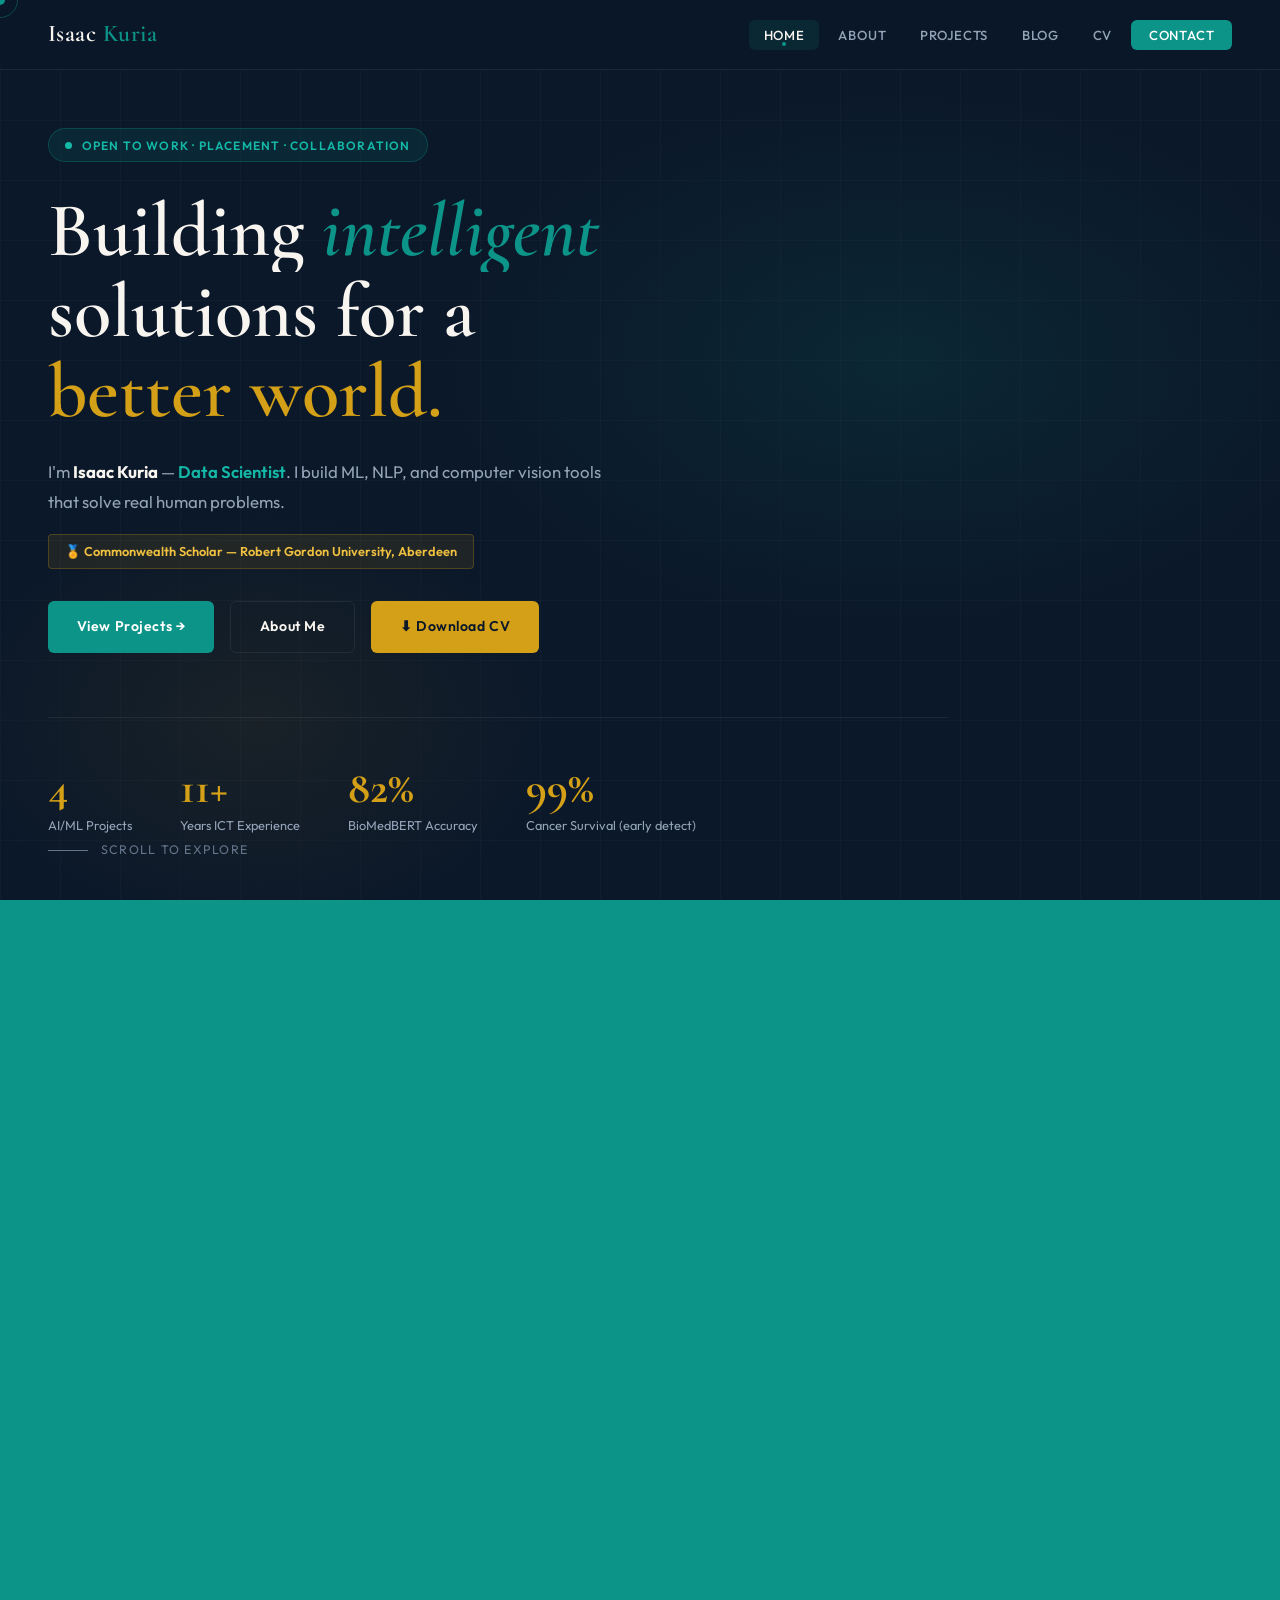
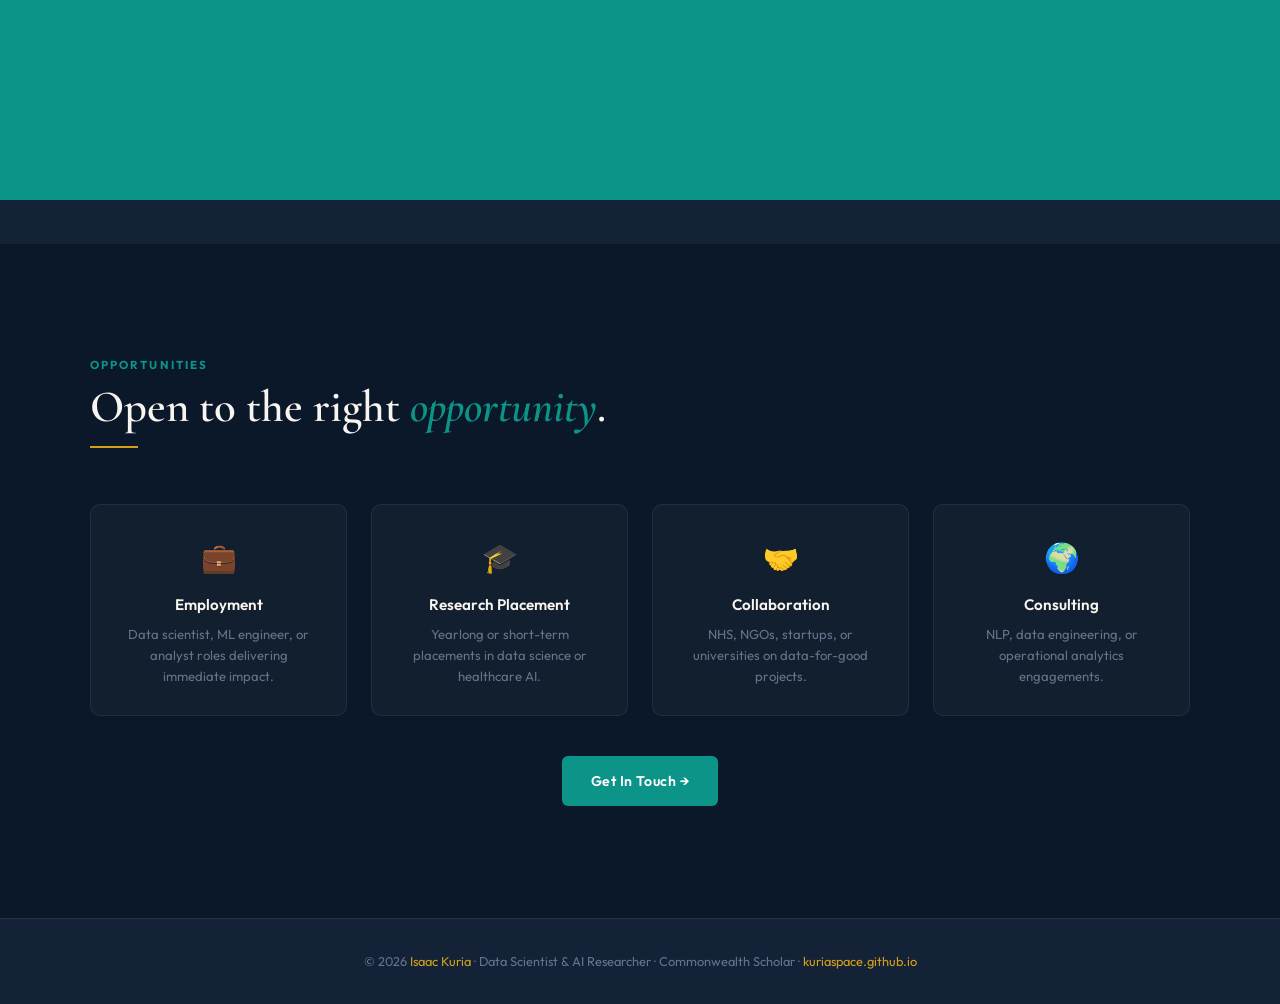
==== index.html @ a279ed1f "cv" ====
<!DOCTYPE html>
<html lang="en">
<head>
<meta charset="UTF-8"/>
<link rel="icon" type="image/png" href="logo2.png"/>
<meta name="viewport" content="width=device-width, initial-scale=1.0"/>
<title>Isaac Kuria | Data Scientist & AI Researcher</title>
<meta name="description" content="Isaac Kuria — Commonwealth Scholar, MSc Data Science at RGU. Building ML, NLP & Computer Vision solutions for real-world impact."/>
<link href="https://fonts.googleapis.com/css2?family=Cormorant+Garamond:ital,wght@0,400;0,600;0,700;1,400;1,600&family=Outfit:wght@300;400;500;600&display=swap" rel="stylesheet"/>
<link rel="stylesheet" href="styles.css"/>
<style>
.hero-scroll { position:absolute; bottom:2.5rem; left:3rem; display:flex; align-items:center; gap:0.8rem; color:var(--gray); font-size:0.78rem; letter-spacing:0.1em; text-transform:uppercase; animation:fadeUp 1s 0.8s ease both; z-index:1; }
.scroll-line { width:40px; height:1px; background:var(--gray); }
.featured-grid { display:grid; grid-template-columns:1.4fr 1fr 1fr; gap:1.5rem; }
.featured-big .project-card-header { min-height:200px; display:flex; flex-direction:column; justify-content:flex-end; }
.opp-card { border:1px solid var(--border); border-radius:10px; padding:1.8rem; text-align:center; transition:all var(--transition); background:var(--card-bg); }
.opp-card:hover { border-color:var(--teal); transform:translateY(-4px); background:rgba(13,148,136,0.06); }
.opp-icon { font-size:1.8rem; margin-bottom:0.8rem; }
.opp-title { font-weight:600; font-size:0.95rem; margin-bottom:0.4rem; color:var(--cream); }
.opp-desc { color:var(--gray); font-size:0.82rem; line-height:1.6; }
@media(max-width:900px) { .featured-grid { grid-template-columns:1fr; } }
</style>
</head>
<body>

<div class="page-transition"></div>
<div id="progress-bar"></div>
<div class="cursor"></div>
<div class="cursor-ring"></div>

<nav>
  <div class="nav-logo">Isaac <span>Kuria</span></div>
  <ul class="nav-links">
    <li><a href="index.html" data-transition class="active">Home</a></li>
    <li><a href="about.html" data-transition>About</a></li>
    <li><a href="projects.html" data-transition>Projects</a></li>
    <li><a href="blog.html" data-transition>Blog</a></li>
    <li><a href="cv.html" data-transition>CV</a></li>
    <li><a href="contact.html" data-transition class="nav-cta">Contact</a></li>
  </ul>
  <div class="hamburger"><span></span><span></span><span></span></div>
</nav>

<div class="mobile-menu">
  <a href="index.html" data-transition>Home</a>
  <a href="about.html" data-transition>About</a>
  <a href="projects.html" data-transition>Projects</a>
  <a href="blog.html" data-transition>Blog</a>
  <a href="cv.html" data-transition>CV</a>
  <a href="contact.html" data-transition>Contact</a>
</div>

<!-- HERO -->
<section class="hero">
  <div class="hero-bg"></div>
  <div class="hero-grid-lines"></div>
  <div class="hero-content">
    <div class="hero-tag"><div class="dot-pulse"></div>Open to Work · Placement · Collaboration</div>
    <h1>
      <span class="line">Building <em>intelligent</em></span>
      <span class="line">solutions for a</span>
      <span class="line"><span class="gold">better world.</span></span>
    </h1>
    <p class="hero-sub">I'm <strong style="color:var(--cream)">Isaac Kuria</strong> — <span id="typed" style="color:var(--teal-light);font-weight:600"></span>. I build ML, NLP, and computer vision tools that solve real human problems.</p>
    <div class="scholar">🏅 Commonwealth Scholar — Robert Gordon University, Aberdeen</div>
    <div class="hero-btns">
      <a href="projects.html" class="btn btn-primary" data-transition>View Projects →</a>
      <a href="about.html" class="btn btn-ghost" data-transition>About Me</a>
      <a href="IsaacKuria_cv.pdf" download class="btn btn-gold">⬇ Download CV</a>
    </div>
    <div class="stats-row">
      <div class="stat"><div class="stat-num" data-target="4" data-suffix="">0</div><div class="stat-label">AI/ML Projects</div></div>
      <div class="stat"><div class="stat-num" data-target="11" data-suffix="+">0</div><div class="stat-label">Years ICT Experience</div></div>
      <div class="stat"><div class="stat-num" data-target="82" data-suffix="%">0</div><div class="stat-label">BioMedBERT Accuracy</div></div>
      <div class="stat"><div class="stat-num" data-target="99" data-suffix="%">0</div><div class="stat-label">Cancer Survival (early detect)</div></div>
    </div>
  </div>
  <div class="hero-scroll"><div class="scroll-line"></div>Scroll to explore</div>
</section>

<!-- FEATURED PROJECTS -->
<section class="section" style="background:var(--navy2); border-top:1px solid var(--border);">
  <div class="section-inner">
    <div class="section-label reveal">Featured Work</div>
    <div class="section-title reveal">Projects built with <em>purpose</em>.</div>
    <div class="divider reveal"></div>
    <div class="featured-grid">
      <div class="card featured-big reveal delay-1">
        <div class="project-card-header" style="min-height:200px;display:flex;flex-direction:column;justify-content:flex-end;">
          <div class="badge badge-gold">Featured</div>
          <div class="badge badge-teal" style="display:inline-block;width:fit-content;">● Live</div>
          <div class="project-icon">🎗️</div>
          <div class="project-title">DetectIQ — Breast Cancer Early Detection</div>
        </div>
        <div class="project-body">
          <div class="metric-row">
            <div class="metric"><div class="metric-num">99%</div><div class="metric-label">Survival if early</div></div>
            <div class="metric"><div class="metric-num">26%</div><div class="metric-label">Survival if late</div></div>
          </div>
          <p class="project-desc">ML dashboard classifying tumours as malignant or benign. Endorsed by clinical officers on LinkedIn.</p>
          <div class="tags"><span class="tag">Python</span><span class="tag">Scikit-learn</span><span class="tag">Streamlit</span><span class="tag">Healthcare AI</span></div>
          <a href="https://breast-cancer-early-detection.streamlit.app/" target="_blank" class="project-link">View Live App →</a>
        </div>
      </div>
      <div class="card reveal delay-2">
        <div class="project-card-header">
          <div class="project-icon">🧠</div>
          <div class="project-title">MediPublish NLP — BioMedBERT</div>
        </div>
        <div class="project-body">
          <div class="metric-row"><div class="metric"><div class="metric-num">82%</div><div class="metric-label">Accuracy</div></div></div>
          <p class="project-desc">Fine-tuned BioMedBERT for medical text classification across 5 disease departments.</p>
          <div class="tags"><span class="tag">NLP</span><span class="tag">BERT</span><span class="tag">SHAP</span></div>
          <a href="projects.html" class="project-link" data-transition>Learn More →</a>
        </div>
      </div>
      <div class="card reveal delay-3">
        <div class="project-card-header">
          <div class="project-icon">🌊</div>
          <div class="project-title">Subsea Corrosion Detection</div>
        </div>
        <div class="project-body">
          <p class="project-desc">Computer vision pipeline detecting corrosion on underwater structures using deep learning.</p>
          <div class="tags"><span class="tag">CV</span><span class="tag">CNN</span><span class="tag">OpenCV</span></div>
          <a href="projects.html" class="project-link" data-transition>Learn More →</a>
        </div>
      </div>
    </div>
    <div style="text-align:center;margin-top:2.5rem;" class="reveal">
      <a href="projects.html" class="btn btn-ghost" data-transition>View All Projects →</a>
    </div>
  </div>
</section>

<!-- OPEN TO -->
<section class="section">
  <div class="section-inner">
    <div class="section-label reveal">Opportunities</div>
    <div class="section-title reveal">Open to the right <em>opportunity</em>.</div>
    <div class="divider reveal"></div>
    <div class="grid-4 reveal">
      <div class="opp-card"><div class="opp-icon">💼</div><div class="opp-title">Employment</div><div class="opp-desc">Data scientist, ML engineer, or analyst roles delivering immediate impact.</div></div>
      <div class="opp-card"><div class="opp-icon">🎓</div><div class="opp-title">Research Placement</div><div class="opp-desc">Yearlong or short-term placements in data science or healthcare AI.</div></div>
      <div class="opp-card"><div class="opp-icon">🤝</div><div class="opp-title">Collaboration</div><div class="opp-desc">NHS, NGOs, startups, or universities on data-for-good projects.</div></div>
      <div class="opp-card"><div class="opp-icon">🌍</div><div class="opp-title">Consulting</div><div class="opp-desc">NLP, data engineering, or operational analytics engagements.</div></div>
    </div>
    <div style="text-align:center;margin-top:2.5rem;" class="reveal">
      <a href="contact.html" class="btn btn-primary" data-transition>Get In Touch →</a>
    </div>
  </div>
</section>

<button id="back-top">↑</button>

<footer>
  <p>© 2026 <span>Isaac Kuria</span> · Data Scientist & AI Researcher · Commonwealth Scholar · <a href="https://kuriaspace.github.io" style="color:var(--gold);">kuriaspace.github.io</a></p>
</footer>

<script src="main.js"></script>
</body>
</html>
---- styles.css ----
/* ===== VARIABLES ===== */
:root {
  --navy: #0b1829;
  --navy2: #132237;
  --teal: #0d9488;
  --teal-light: #14b8a6;
  --teal-dim: rgba(13,148,136,0.12);
  --gold: #d4a017;
  --gold-light: #f0c040;
  --cream: #f8f4ef;
  --white: #ffffff;
  --gray: #64748b;
  --gray-light: #94a3b8;
  --border: rgba(255,255,255,0.07);
  --border-light: #e2e8f0;
  --card-bg: rgba(255,255,255,0.03);
  --transition: 0.35s cubic-bezier(0.4,0,0.2,1);
}

/* ===== RESET ===== */
*, *::before, *::after { margin:0; padding:0; box-sizing:border-box; }
html { scroll-behavior:smooth; font-size:16px; }
body {
  font-family:'Outfit', sans-serif;
  background:var(--navy);
  color:var(--cream);
  overflow-x:hidden;
  line-height:1.6;
}
img { max-width:100%; display:block; }
a { text-decoration:none; color:inherit; }

/* ===== PAGE TRANSITION ===== */
.page-transition {
  position:fixed; inset:0; z-index:9999;
  background:var(--teal);
  transform:translateY(100%);
  transition:transform 0.5s cubic-bezier(0.76,0,0.24,1);
  pointer-events:none;
}
.page-transition.enter { transform:translateY(0); }
.page-transition.exit { transform:translateY(-100%); }

/* ===== PROGRESS BAR ===== */
#progress-bar {
  position:fixed; top:0; left:0; height:2px;
  background:linear-gradient(90deg, var(--teal), var(--gold));
  z-index:9998; width:0%; transition:width 0.1s;
}

/* ===== CURSOR ===== */
.cursor {
  position:fixed; width:10px; height:10px;
  background:var(--teal); border-radius:50%;
  pointer-events:none; z-index:9997;
  transition:transform 0.15s, opacity 0.3s;
  transform:translate(-50%,-50%);
}
.cursor-ring {
  position:fixed; width:36px; height:36px;
  border:1.5px solid rgba(13,148,136,0.4);
  border-radius:50%; pointer-events:none;
  z-index:9996; transition:transform 0.3s, width 0.3s, height 0.3s, border-color 0.3s;
  transform:translate(-50%,-50%);
}
.cursor.active { transform:translate(-50%,-50%) scale(0.5); }
.cursor-ring.active { width:54px; height:54px; border-color:var(--gold); }

/* ===== NAV ===== */
nav {
  position:fixed; top:0; width:100%; z-index:1000;
  padding:0 3rem;
  height:70px;
  display:flex; align-items:center; justify-content:space-between;
  background:rgba(11,24,41,0.85);
  backdrop-filter:blur(20px);
  border-bottom:1px solid var(--border);
  transition:all var(--transition);
}
nav.scrolled { height:60px; background:rgba(11,24,41,0.97); }
.nav-logo {
  font-family:'Cormorant Garamond', serif;
  font-size:1.5rem; font-weight:600;
  letter-spacing:0.02em; color:var(--cream);
}
.nav-logo span { color:var(--teal); }
.nav-links { display:flex; gap:0.3rem; list-style:none; align-items:center; }
.nav-links a {
  padding:0.45rem 0.9rem; border-radius:6px;
  font-size:0.82rem; font-weight:500;
  letter-spacing:0.06em; text-transform:uppercase;
  color:var(--gray-light);
  transition:all var(--transition);
  position:relative;
}
.nav-links a:hover, .nav-links a.active { color:var(--cream); background:var(--teal-dim); }
.nav-links a.active::after {
  content:''; position:absolute; bottom:4px; left:50%; transform:translateX(-50%);
  width:4px; height:4px; background:var(--teal); border-radius:50%;
}
.nav-cta {
  background:var(--teal) !important; color:var(--white) !important;
  padding:0.45rem 1.1rem !important; border-radius:6px;
}
.nav-cta:hover { background:var(--teal-light) !important; transform:translateY(-1px); }

/* HAMBURGER */
.hamburger { display:none; flex-direction:column; gap:5px; cursor:pointer; padding:4px; }
.hamburger span { display:block; width:24px; height:2px; background:var(--cream); border-radius:2px; transition:all 0.3s; }
.hamburger.open span:nth-child(1) { transform:rotate(45deg) translate(5px,5px); }
.hamburger.open span:nth-child(2) { opacity:0; }
.hamburger.open span:nth-child(3) { transform:rotate(-45deg) translate(5px,-5px); }

/* MOBILE MENU */
.mobile-menu {
  display:none; position:fixed; inset:0; z-index:999;
  background:var(--navy2);
  flex-direction:column; align-items:center; justify-content:center;
  gap:2rem; opacity:0; transition:opacity 0.3s;
}
.mobile-menu.open { display:flex; opacity:1; }
.mobile-menu a { font-size:2rem; font-family:'Cormorant Garamond',serif; color:var(--cream); transition:color 0.2s; }
.mobile-menu a:hover { color:var(--teal); }

/* ===== BACK TO TOP ===== */
#back-top {
  position:fixed; bottom:2rem; right:2rem; z-index:500;
  width:44px; height:44px; border-radius:50%;
  background:var(--teal); color:var(--white);
  border:none; cursor:pointer; font-size:1.1rem;
  display:flex; align-items:center; justify-content:center;
  opacity:0; transform:translateY(10px);
  transition:all var(--transition);
  box-shadow:0 4px 20px rgba(13,148,136,0.4);
}
#back-top.visible { opacity:1; transform:translateY(0); }
#back-top:hover { background:var(--teal-light); transform:translateY(-3px); }

/* ===== HERO ===== */
.hero {
  min-height:100vh;
  display:flex; flex-direction:column; justify-content:center;
  padding:8rem 3rem 4rem;
  position:relative; overflow:hidden;
}
.hero-bg {
  position:absolute; inset:0; z-index:0;
  background:
    radial-gradient(ellipse 60% 50% at 70% 40%, rgba(13,148,136,0.12) 0%, transparent 60%),
    radial-gradient(ellipse 40% 40% at 20% 80%, rgba(212,160,23,0.07) 0%, transparent 60%);
}
.hero-grid-lines {
  position:absolute; inset:0; z-index:0;
  background-image:
    linear-gradient(rgba(255,255,255,0.02) 1px, transparent 1px),
    linear-gradient(90deg, rgba(255,255,255,0.02) 1px, transparent 1px);
  background-size:60px 60px;
}
.hero-content { position:relative; z-index:1; max-width:900px; }
.hero-tag {
  display:inline-flex; align-items:center; gap:0.6rem;
  background:var(--teal-dim); border:1px solid rgba(13,148,136,0.3);
  color:var(--teal-light); padding:0.4rem 1rem; border-radius:2rem;
  font-size:0.75rem; font-weight:600; letter-spacing:0.1em; text-transform:uppercase;
  margin-bottom:1.8rem;
  animation:fadeUp 0.7s ease both;
}
.dot-pulse { width:7px; height:7px; background:var(--teal-light); border-radius:50%; animation:pulse 2s infinite; }
@keyframes pulse { 0%,100%{opacity:1;transform:scale(1)} 50%{opacity:0.4;transform:scale(0.8)} }

.hero h1 {
  font-family:'Cormorant Garamond', serif;
  font-size:clamp(3rem,6vw,5.5rem);
  font-weight:600; line-height:1.05;
  margin-bottom:1.5rem;
  animation:fadeUp 0.7s 0.1s ease both;
}
.hero h1 .line { display:block; overflow:hidden; }
.hero h1 em { color:var(--teal); font-style:italic; }
.hero h1 .gold { color:var(--gold); }

.hero-sub {
  font-size:1.05rem; color:var(--gray-light);
  max-width:560px; line-height:1.8; margin-bottom:1rem;
  animation:fadeUp 0.7s 0.2s ease both;
}
.scholar {
  display:inline-flex; align-items:center; gap:0.5rem;
  background:rgba(212,160,23,0.1); border:1px solid rgba(212,160,23,0.25);
  color:var(--gold-light); padding:0.4rem 1rem; border-radius:4px;
  font-size:0.8rem; font-weight:600; margin-bottom:2rem;
  animation:fadeUp 0.7s 0.25s ease both;
}
.hero-btns {
  display:flex; gap:1rem; flex-wrap:wrap;
  animation:fadeUp 0.7s 0.3s ease both;
}
.btn {
  display:inline-flex; align-items:center; gap:0.5rem;
  padding:0.85rem 1.8rem; border-radius:6px;
  font-size:0.88rem; font-weight:600; letter-spacing:0.04em;
  transition:all var(--transition); cursor:pointer; border:none;
}
.btn-primary { background:var(--teal); color:var(--white); }
.btn-primary:hover { background:var(--teal-light); transform:translateY(-2px); box-shadow:0 8px 24px rgba(13,148,136,0.35); }
.btn-ghost { background:transparent; color:var(--cream); border:1.5px solid var(--border); }
.btn-ghost:hover { border-color:var(--teal); color:var(--teal-light); transform:translateY(-2px); }
.btn-gold { background:var(--gold); color:var(--navy); }
.btn-gold:hover { background:var(--gold-light); transform:translateY(-2px); box-shadow:0 8px 24px rgba(212,160,23,0.3); }

/* STATS ROW */
.stats-row {
  display:flex; gap:3rem; margin-top:4rem; flex-wrap:wrap;
  animation:fadeUp 0.7s 0.4s ease both;
  padding-top:3rem; border-top:1px solid var(--border);
}
.stat { }
.stat-num {
  font-family:'Cormorant Garamond', serif;
  font-size:2.8rem; font-weight:700; color:var(--gold);
  line-height:1;
}
.stat-label { font-size:0.8rem; color:var(--gray-light); margin-top:0.3rem; }

/* ===== SECTIONS ===== */
.section { padding:7rem 3rem; }
.section-inner { max-width:1100px; margin:0 auto; }
.section-label {
  font-size:0.72rem; font-weight:700; letter-spacing:0.18em;
  text-transform:uppercase; color:var(--teal); margin-bottom:0.5rem;
}
.section-title {
  font-family:'Cormorant Garamond', serif;
  font-size:clamp(2rem,3.5vw,3rem); font-weight:600;
  line-height:1.15; margin-bottom:0.8rem; color:var(--cream);
}
.section-title em { color:var(--teal); font-style:italic; }
.divider { width:48px; height:2px; background:var(--gold); margin-bottom:3.5rem; }

/* ===== CARDS ===== */
.card {
  background:var(--card-bg);
  border:1px solid var(--border);
  border-radius:12px; overflow:hidden;
  transition:all var(--transition);
}
.card:hover {
  border-color:rgba(13,148,136,0.4);
  transform:translateY(-4px);
  box-shadow:0 20px 60px rgba(0,0,0,0.3);
}

/* PROJECT CARD */
.project-card-header {
  background:var(--navy2); padding:2rem;
  position:relative; overflow:hidden;
}
.project-card-header::before {
  content:''; position:absolute;
  top:-60px; right:-60px; width:180px; height:180px;
  background:radial-gradient(circle, rgba(13,148,136,0.15) 0%, transparent 70%);
  border-radius:50%;
}
.project-icon { font-size:2rem; margin-bottom:0.7rem; position:relative; z-index:1; }
.project-title {
  font-family:'Cormorant Garamond', serif;
  font-size:1.3rem; color:var(--cream);
  position:relative; z-index:1; line-height:1.3;
}
.badge {
  display:inline-block; font-size:0.68rem; font-weight:700;
  letter-spacing:0.1em; text-transform:uppercase;
  padding:0.18rem 0.6rem; border-radius:3px;
  margin-bottom:0.5rem; position:relative; z-index:1;
}
.badge-gold { background:var(--gold); color:var(--navy); }
.badge-teal { background:rgba(13,148,136,0.8); color:var(--white); }
.project-body { padding:1.6rem; }
.project-desc { color:var(--gray-light); font-size:0.9rem; line-height:1.75; margin-bottom:1.2rem; }
.tags { display:flex; flex-wrap:wrap; gap:0.4rem; margin-bottom:1.3rem; }
.tag {
  background:rgba(13,148,136,0.08); color:var(--teal-light);
  border:1px solid rgba(13,148,136,0.2); border-radius:3px;
  padding:0.2rem 0.55rem; font-size:0.72rem; font-weight:600;
}
.project-link {
  color:var(--teal-light); font-weight:600; font-size:0.85rem;
  display:inline-flex; align-items:center; gap:0.4rem;
  transition:all 0.2s;
}
.project-link:hover { color:var(--gold); gap:0.7rem; }
.metric-row { display:flex; gap:1.5rem; margin-bottom:1.2rem; }
.metric-num { font-family:'Cormorant Garamond',serif; font-size:1.8rem; color:var(--gold); line-height:1; }
.metric-label { font-size:0.72rem; color:var(--gray-light); }

/* ===== TIMELINE ===== */
.timeline { position:relative; }
.timeline::before { content:''; position:absolute; left:0; top:6px; bottom:0; width:1px; background:var(--border); }
.tl-item { padding-left:2rem; margin-bottom:2.5rem; position:relative; }
.tl-dot { position:absolute; left:-5px; top:6px; width:11px; height:11px; background:var(--teal); border-radius:50%; border:2px solid var(--navy); box-shadow:0 0 0 2px var(--teal); }
.tl-date { font-size:0.73rem; font-weight:700; letter-spacing:0.08em; text-transform:uppercase; color:var(--teal); margin-bottom:0.3rem; }
.tl-role { font-family:'Cormorant Garamond',serif; font-size:1.1rem; color:var(--cream); margin-bottom:0.15rem; }
.tl-org { color:var(--gray-light); font-size:0.85rem; margin-bottom:0.5rem; }
.tl-desc { color:var(--gray); font-size:0.87rem; line-height:1.7; }

/* ===== SKILLS ===== */
.skill-pill {
  background:var(--card-bg); border:1px solid var(--border);
  border-radius:6px; padding:0.6rem 0.9rem;
  font-size:0.82rem; font-weight:500; color:var(--cream);
  display:flex; align-items:center; gap:0.5rem;
  transition:all var(--transition);
}
.skill-pill:hover { border-color:var(--teal); color:var(--teal-light); transform:translateY(-2px); }
.skill-pill::before { content:''; width:6px; height:6px; background:var(--teal); border-radius:50%; flex-shrink:0; }

/* ===== CONTACT ===== */
.contact-link {
  display:flex; align-items:center; gap:1rem;
  padding:1rem 1.2rem; border-radius:8px;
  border:1px solid var(--border); background:var(--card-bg);
  transition:all var(--transition); font-size:0.9rem; color:var(--cream);
}
.contact-link:hover { border-color:var(--teal); transform:translateX(5px); color:var(--teal-light); }
.contact-icon { font-size:1.1rem; flex-shrink:0; }
.contact-label { font-size:0.7rem; text-transform:uppercase; letter-spacing:0.08em; color:var(--gray); display:block; }
.contact-val { font-weight:500; font-size:0.88rem; }

/* ===== FOOTER ===== */
footer {
  background:var(--navy2); border-top:1px solid var(--border);
  padding:2rem 3rem; text-align:center;
  color:var(--gray); font-size:0.8rem;
}
footer span { color:var(--gold); }

/* ===== ANIMATIONS ===== */
@keyframes fadeUp {
  from { opacity:0; transform:translateY(22px); }
  to { opacity:1; transform:translateY(0); }
}
.reveal {
  opacity:0; transform:translateY(24px);
  transition:opacity 0.65s ease, transform 0.65s ease;
}
.reveal.delay-1 { transition-delay:0.1s; }
.reveal.delay-2 { transition-delay:0.2s; }
.reveal.delay-3 { transition-delay:0.3s; }
.reveal.delay-4 { transition-delay:0.4s; }
.reveal.visible { opacity:1; transform:translateY(0); }

/* ===== GRIDS ===== */
.grid-2 { display:grid; grid-template-columns:1fr 1fr; gap:2rem; }
.grid-3 { display:grid; grid-template-columns:repeat(3,1fr); gap:1.8rem; }
.grid-4 { display:grid; grid-template-columns:repeat(4,1fr); gap:1.5rem; }
.skills-grid { display:grid; grid-template-columns:repeat(auto-fill,minmax(160px,1fr)); gap:0.8rem; }

/* ===== RESPONSIVE ===== */
@media(max-width:1024px) {
  .grid-3 { grid-template-columns:1fr 1fr; }
  .grid-4 { grid-template-columns:1fr 1fr; }
}
@media(max-width:768px) {
  nav { padding:0 1.5rem; }
  .nav-links { display:none; }
  .hamburger { display:flex; }
  .hero { padding:7rem 1.5rem 3rem; }
  .section { padding:5rem 1.5rem; }
  .grid-2,.grid-3,.grid-4 { grid-template-columns:1fr; }
  .stats-row { gap:2rem; }
  footer { padding:1.5rem; }
}
@media(max-width:480px) {
  .hero h1 { font-size:2.5rem; }
  .hero-btns { flex-direction:column; }
  .btn { justify-content:center; }
}
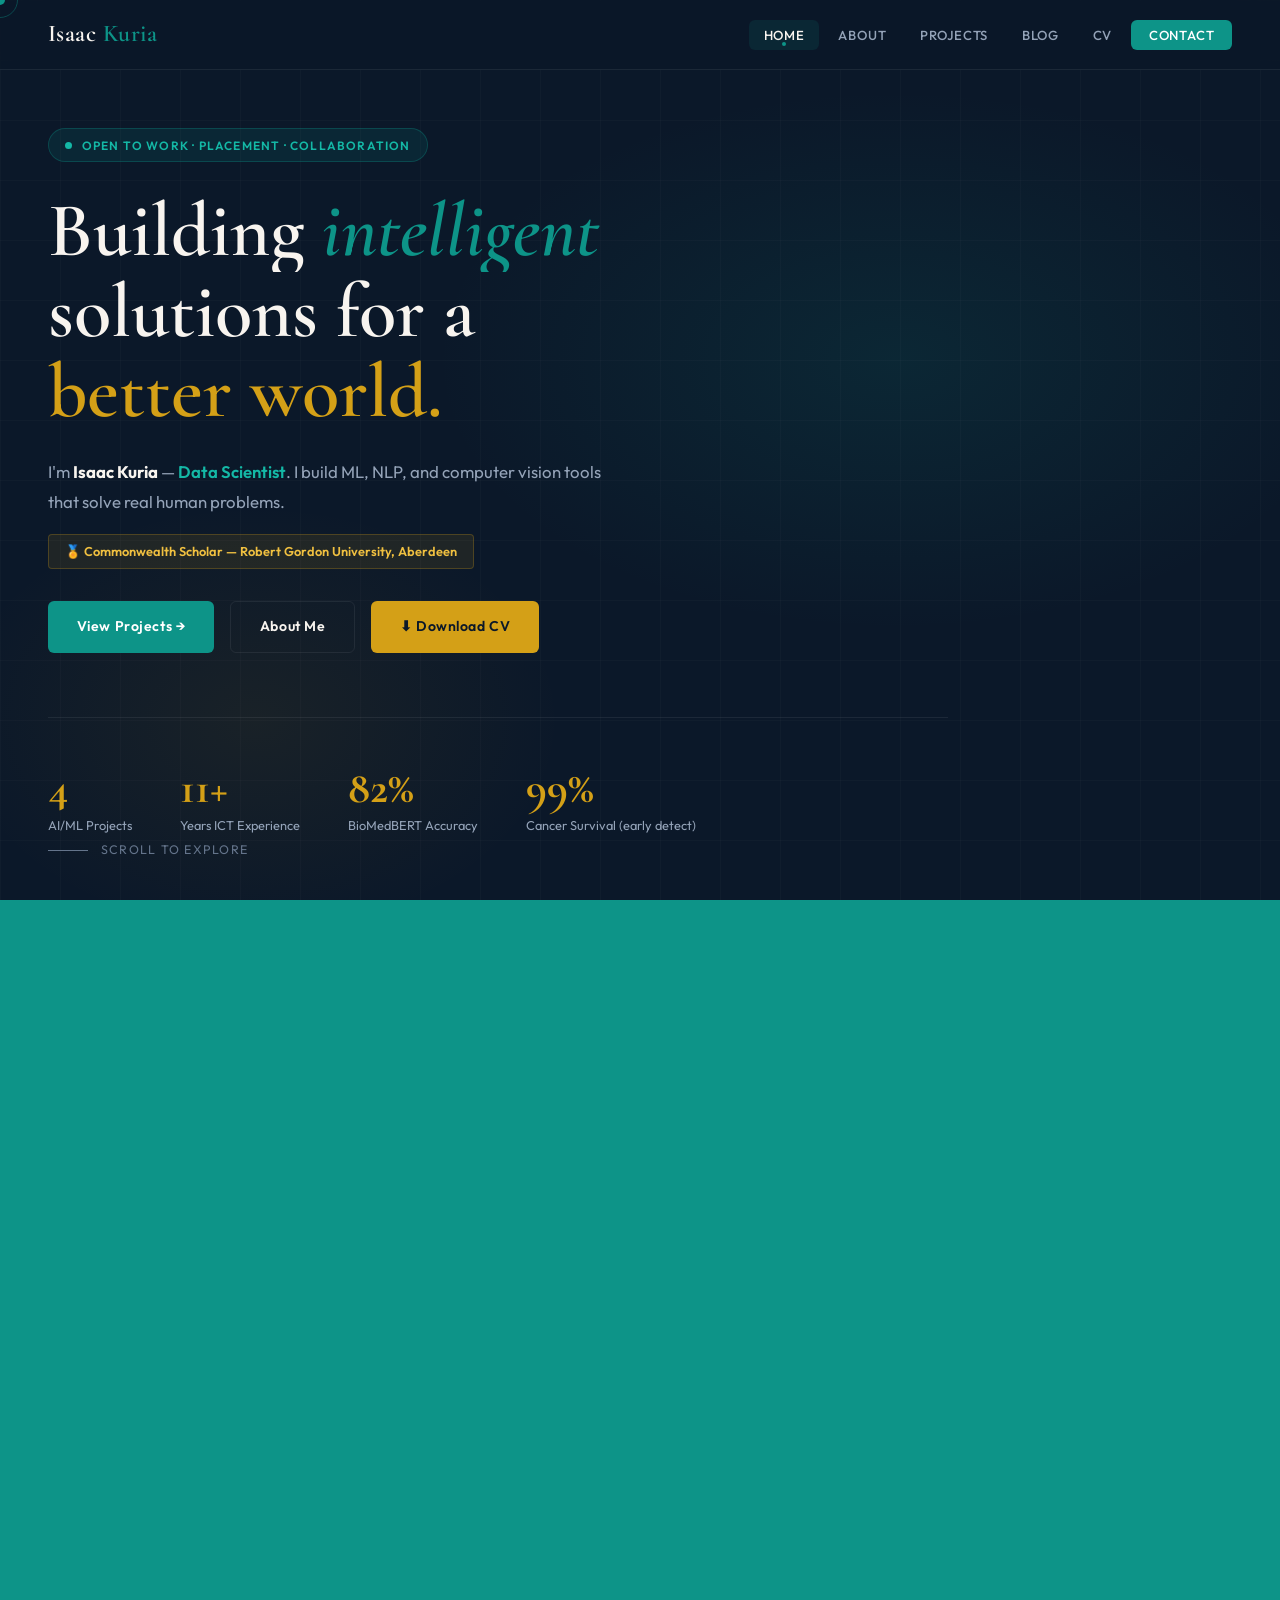
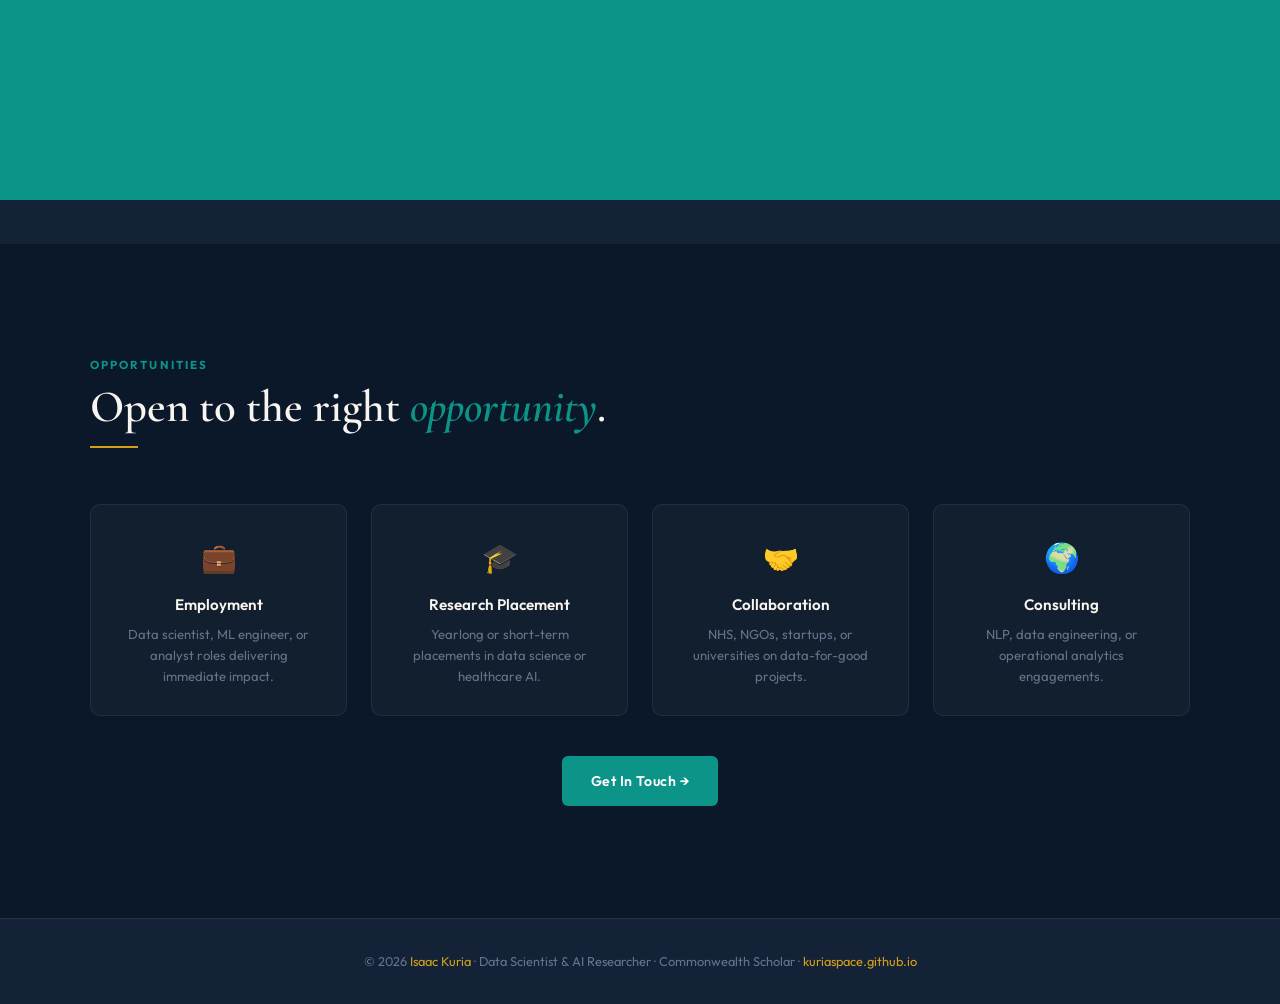
==== commit 4104e4e6: "cv" ====
--- a/index.html
+++ b/index.html
@@ -1,6 +1,18 @@
 <!DOCTYPE html>
 <html lang="en">
 <head>
+
+<!-- Social Media Preview -->
+<meta property="og:type"         content="website" />
+<meta property="og:url"          content="https://kuriaspace.github.io/" />
+<meta property="og:title"        content="Isaac Kuria — Data Scientist & AI Researcher" />
+<meta property="og:description"  content="Commonwealth Scholar at RGU. Building ML, NLP & Computer Vision tools for real-world impact. Featured: DetectIQ breast cancer detection — 99% survival when caught early." />
+<meta property="og:image"        content="https://kuriaspace.github.io/og-preview.png" />
+<meta property="og:image:width"  content="1200" />
+<meta property="og:image:height" content="630" />
+<meta name="twitter:card"        content="summary_large_image" />
+<meta name="twitter:image"       content="https://kuriaspace.github.io/og-preview.png" />
+
 <meta charset="UTF-8"/>
 <link rel="icon" type="image/png" href="logo2.png"/>
 <meta name="viewport" content="width=device-width, initial-scale=1.0"/>
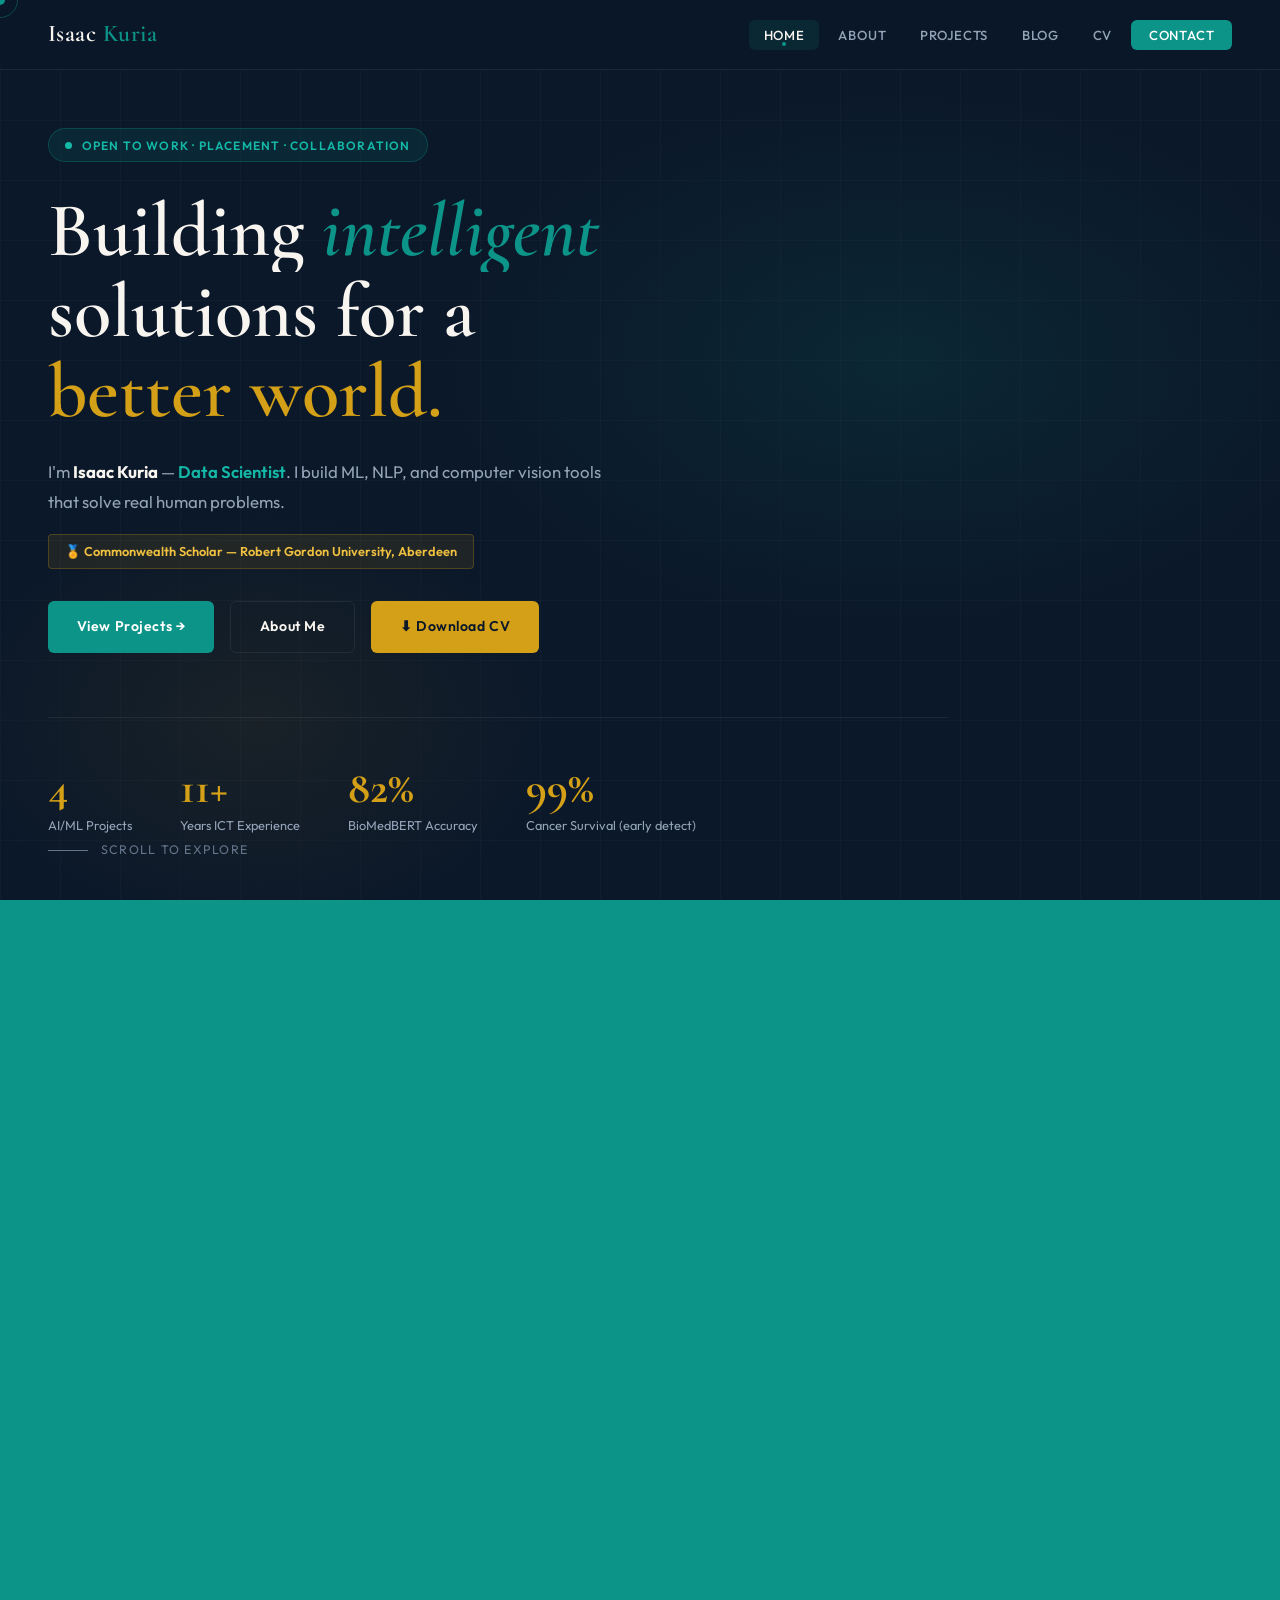
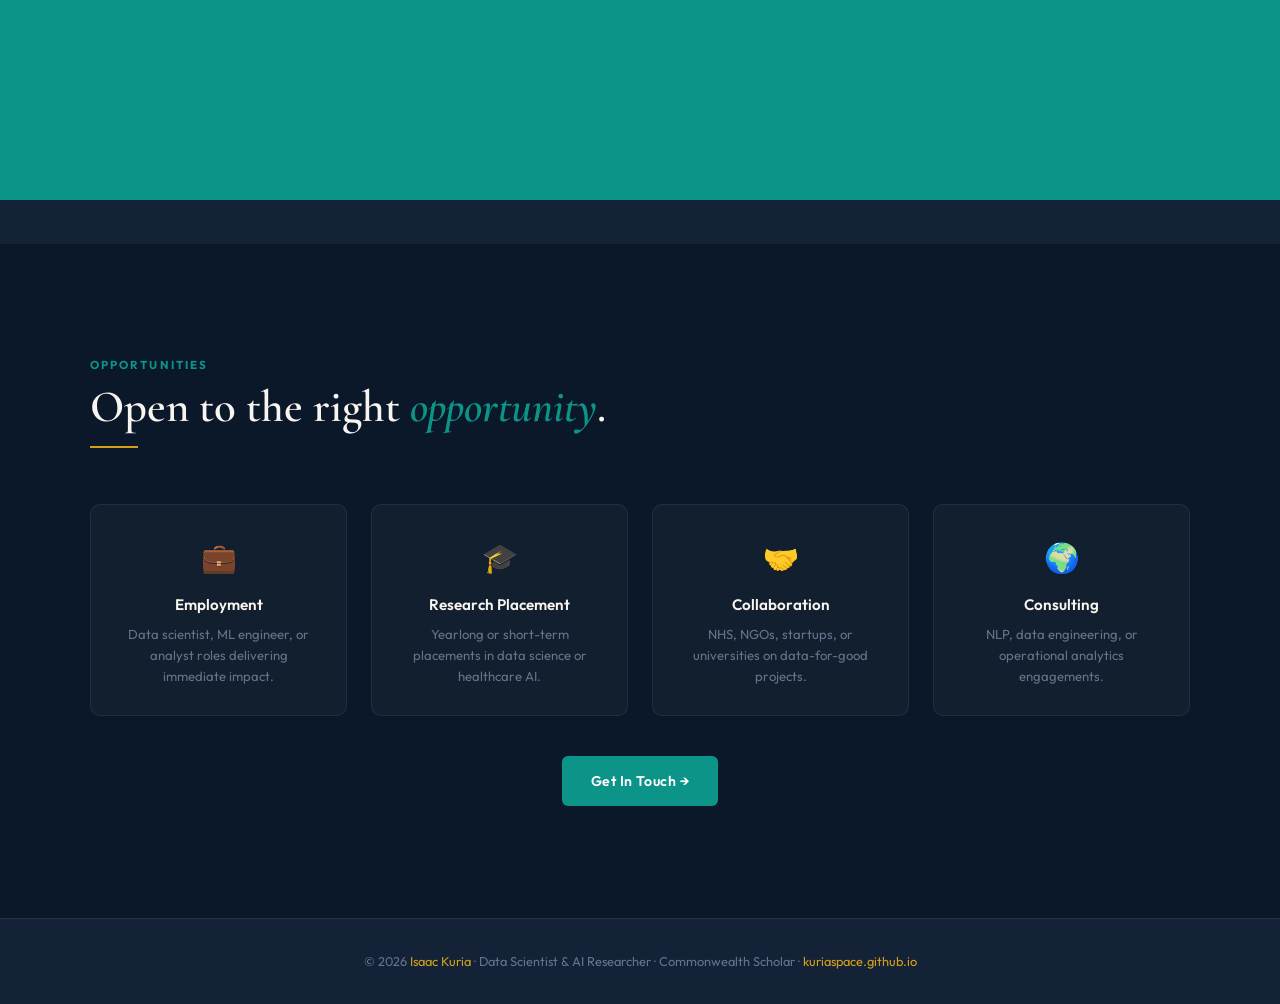
==== commit b73384f9: "cv" ====
--- a/index.html
+++ b/index.html
@@ -3,15 +3,15 @@
 <head>
 
 <!-- Social Media Preview -->
-<meta property="og:type"         content="website" />
-<meta property="og:url"          content="https://kuriaspace.github.io/" />
-<meta property="og:title"        content="Isaac Kuria — Data Scientist & AI Researcher" />
-<meta property="og:description"  content="Commonwealth Scholar at RGU. Building ML, NLP & Computer Vision tools for real-world impact. Featured: DetectIQ breast cancer detection — 99% survival when caught early." />
-<meta property="og:image"        content="https://kuriaspace.github.io/og-preview.png" />
-<meta property="og:image:width"  content="1200" />
+<meta property="og:type"        content="website" />
+<meta property="og:url"         content="https://kuriaspace.github.io/" />
+<meta property="og:title"       content="Isaac Kuria — Data Scientist & AI Researcher" />
+<meta property="og:description" content="Commonwealth Scholar building ML, NLP & Computer Vision tools for real-world impact." />
+<meta property="og:image"       content="https://kuriaspace.github.io/og-preview.jpg" />
+<meta property="og:image:width" content="1200" />
 <meta property="og:image:height" content="630" />
-<meta name="twitter:card"        content="summary_large_image" />
-<meta name="twitter:image"       content="https://kuriaspace.github.io/og-preview.png" />
+<meta name="twitter:card"       content="summary_large_image" />
+<meta name="twitter:image"      content="https://kuriaspace.github.io/og-preview.jpg" />
 
 <meta charset="UTF-8"/>
 <link rel="icon" type="image/png" href="logo2.png"/>
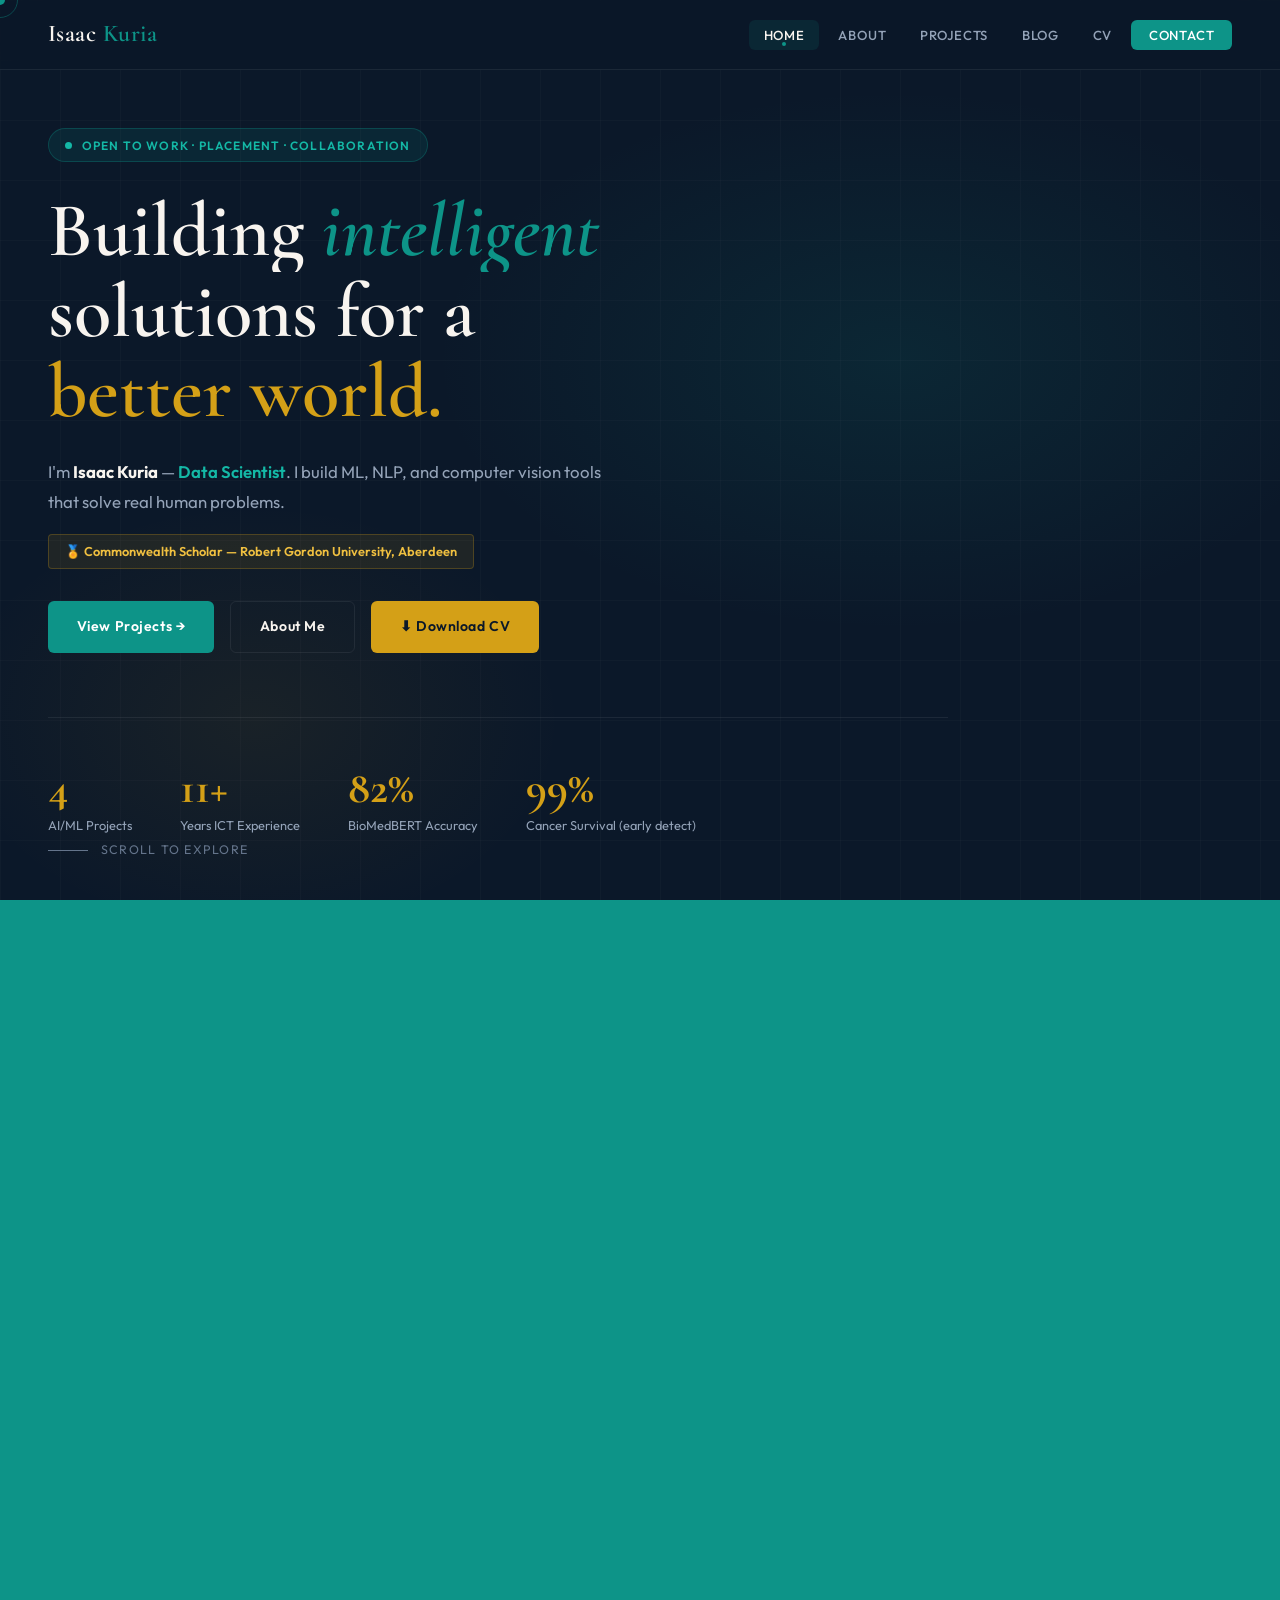
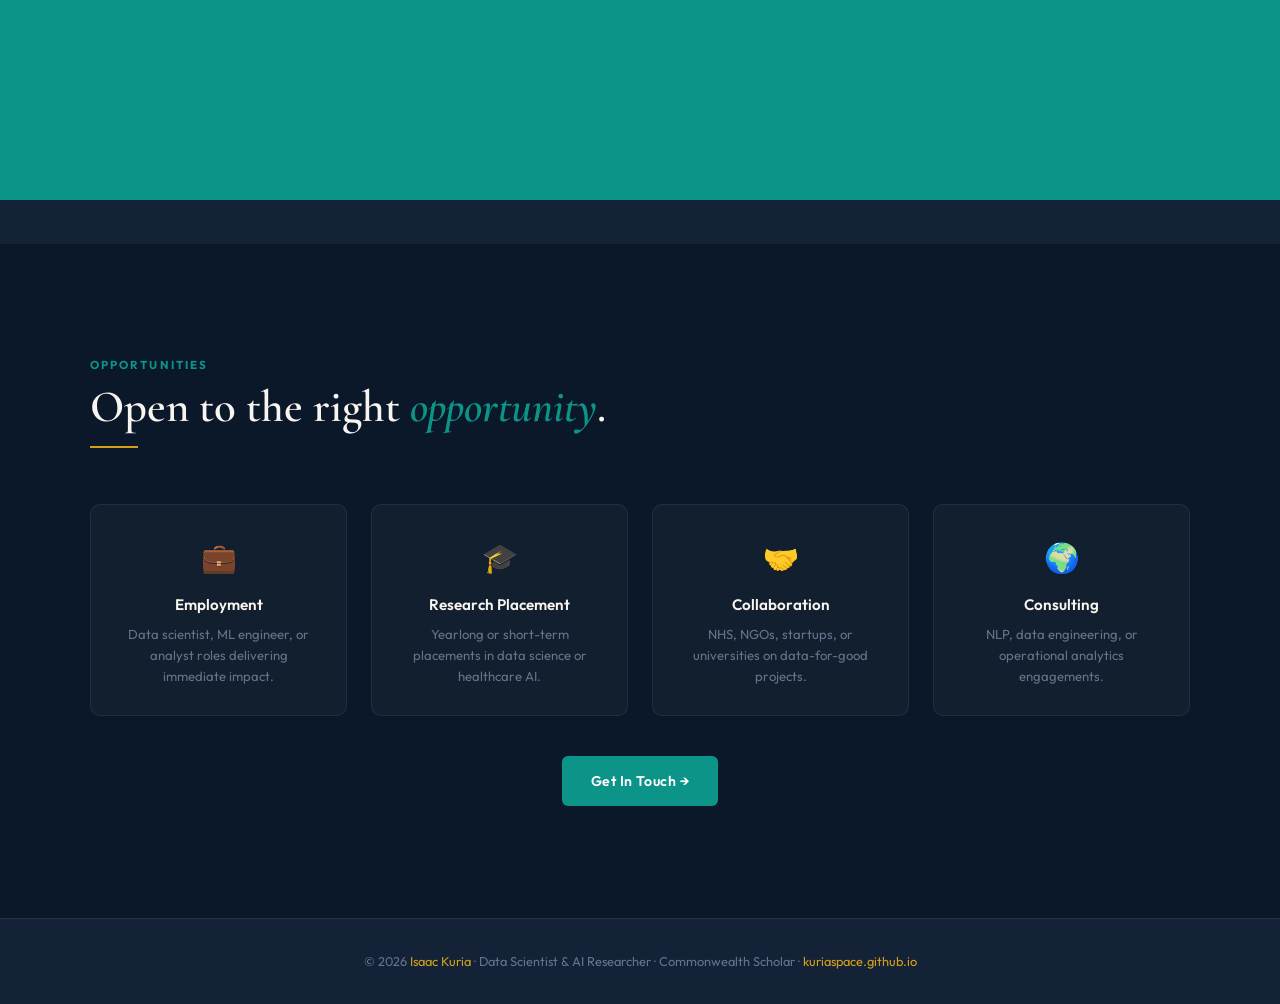
==== commit 90b64b16: "Add JSON-LD schema for personal information Added structured data for a person with details includin" ====
--- a/index.html
+++ b/index.html
@@ -3,15 +3,16 @@
 <head>
 
 <!-- Social Media Preview -->
+<meta name="description" content="Isaac Kuria — Data Scientist & AI Researcher specialising in ML, NLP, and Computer Vision. MSc Data Science candidate at Robert Gordon University, Aberdeen.">
 <meta property="og:type"        content="website" />
 <meta property="og:url"         content="https://kuriaspace.github.io/" />
 <meta property="og:title"       content="Isaac Kuria — Data Scientist & AI Researcher" />
 <meta property="og:description" content="Commonwealth Scholar building ML, NLP & Computer Vision tools for real-world impact." />
-<meta property="og:image"       content="https://kuriaspace.github.io/og-preview.jpg" />
+<meta property="og:image"       content="https://kuriaspace.github.io/og-preview.png" />
 <meta property="og:image:width" content="1200" />
 <meta property="og:image:height" content="630" />
 <meta name="twitter:card"       content="summary_large_image" />
-<meta name="twitter:image"      content="https://kuriaspace.github.io/og-preview.jpg" />
+<meta name="twitter:image"      content="https://kuriaspace.github.io/og-preview.png" />
 
 <meta charset="UTF-8"/>
 <link rel="icon" type="image/png" href="logo2.png"/>
@@ -32,6 +33,28 @@
 .opp-desc { color:var(--gray); font-size:0.82rem; line-height:1.6; }
 @media(max-width:900px) { .featured-grid { grid-template-columns:1fr; } }
 </style>
+
+<script type="application/ld+json">
+{
+  "@context": "https://schema.org",
+  "@type": "Person",
+  "name": "Isaac Kuria",
+  "jobTitle": "Data Scientist & AI Researcher",
+  "url": "https://me.kuriaspace.com",
+  "sameAs": [
+    "https://medium.com/@kuriaspace",
+    "https://www.linkedin.com/in/isaac-kuria",
+    "https://www.instagram.com/kuriaspace"
+  ],
+  "alumniOf": {
+    "@type": "CollegeOrUniversity",
+    "name": "Robert Gordon University"
+  },
+  "description": "Data Scientist & AI Researcher specialising in ML, NLP, and Computer Vision. MSc Data Science candidate at Robert Gordon University, Aberdeen."
+}
+</script>  
+  
+  
 </head>
 <body>
 
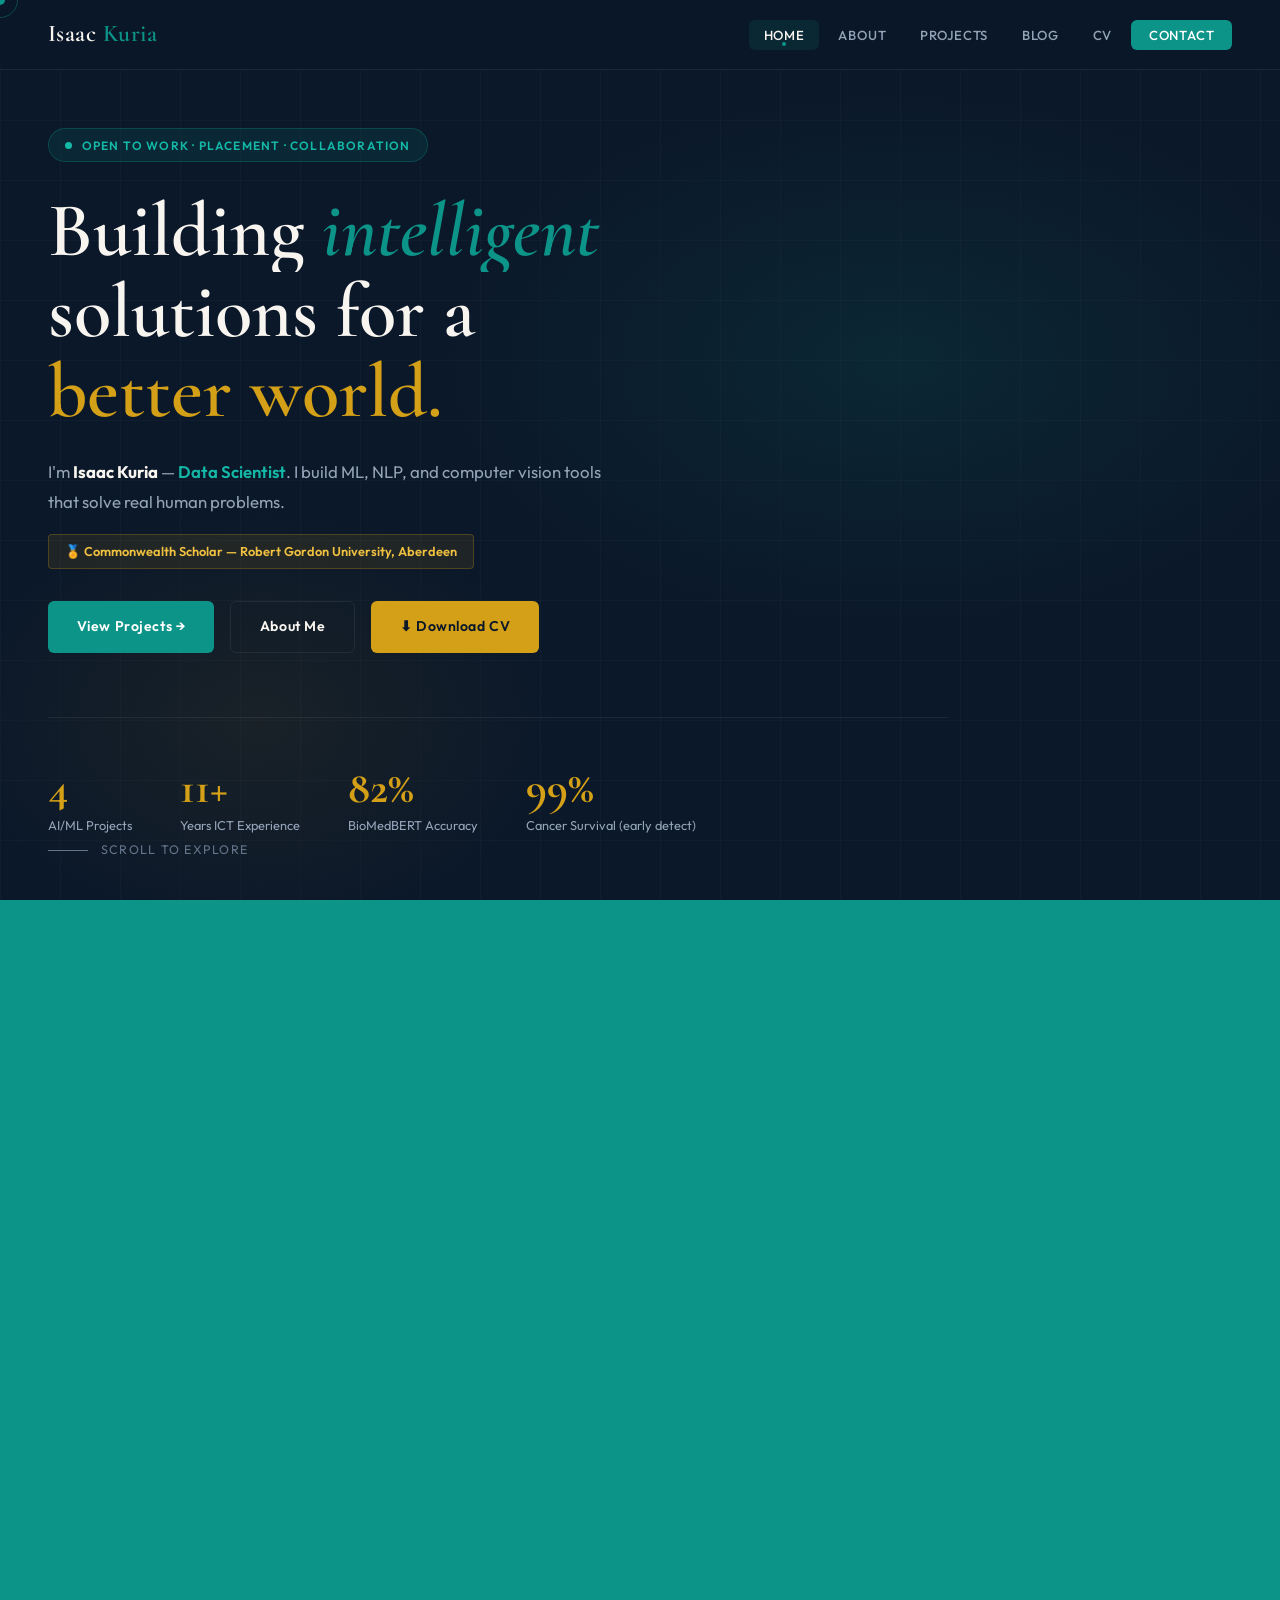
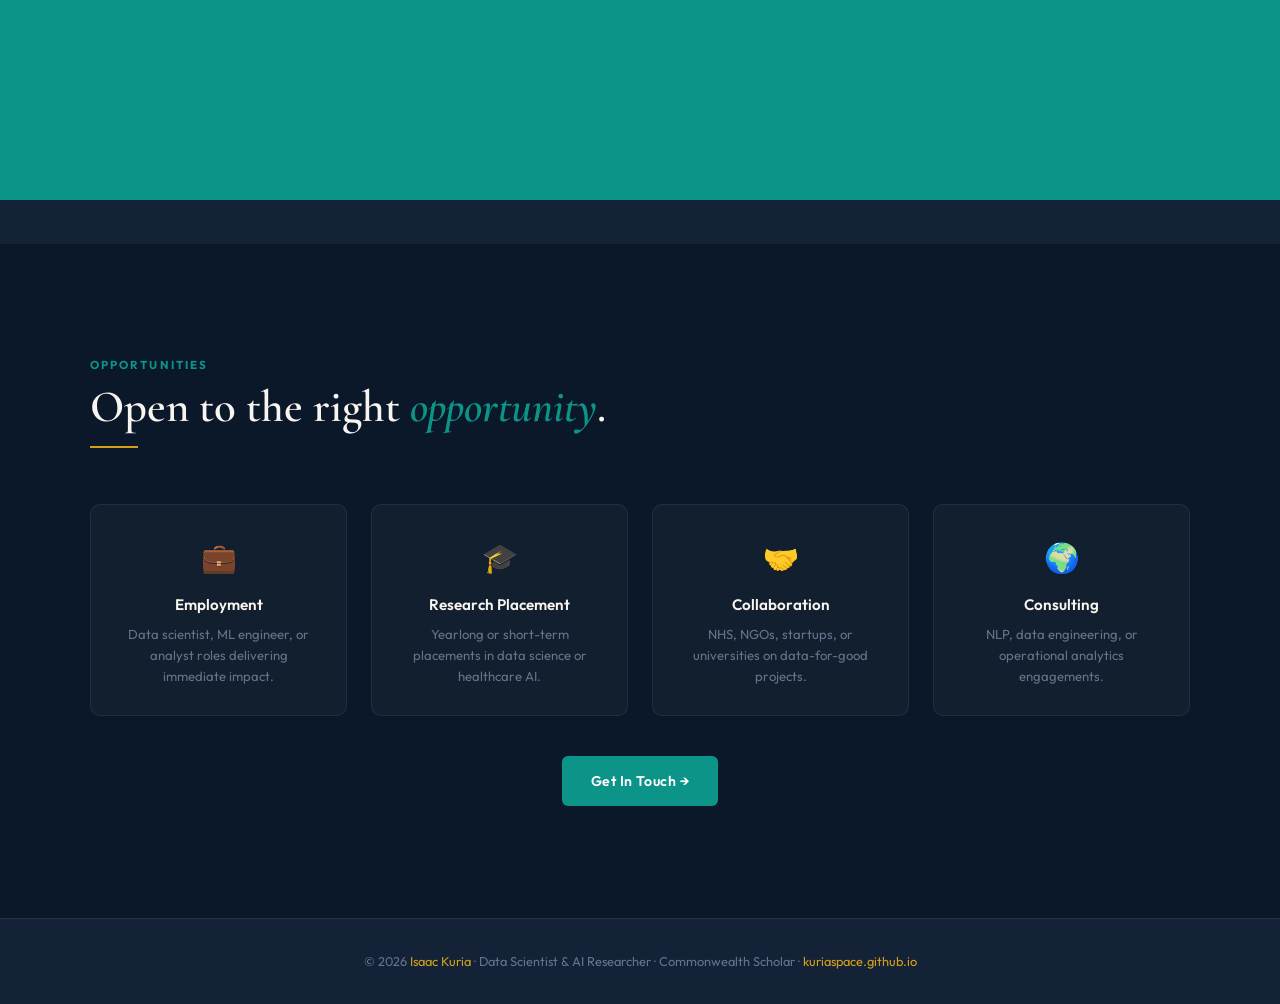
==== commit 7995c7c1: "Add Google site verification meta tag" ====
--- a/index.html
+++ b/index.html
@@ -3,6 +3,7 @@
 <head>
 
 <!-- Social Media Preview -->
+<meta name="google-site-verification" content="ncPPlJZ4G4WRp6BMiV0Bo8ZrnR5lYyFMhRrAlP8-BOQ" />
 <meta name="description" content="Isaac Kuria — Data Scientist & AI Researcher specialising in ML, NLP, and Computer Vision. MSc Data Science candidate at Robert Gordon University, Aberdeen.">
 <meta property="og:type"        content="website" />
 <meta property="og:url"         content="https://kuriaspace.github.io/" />
